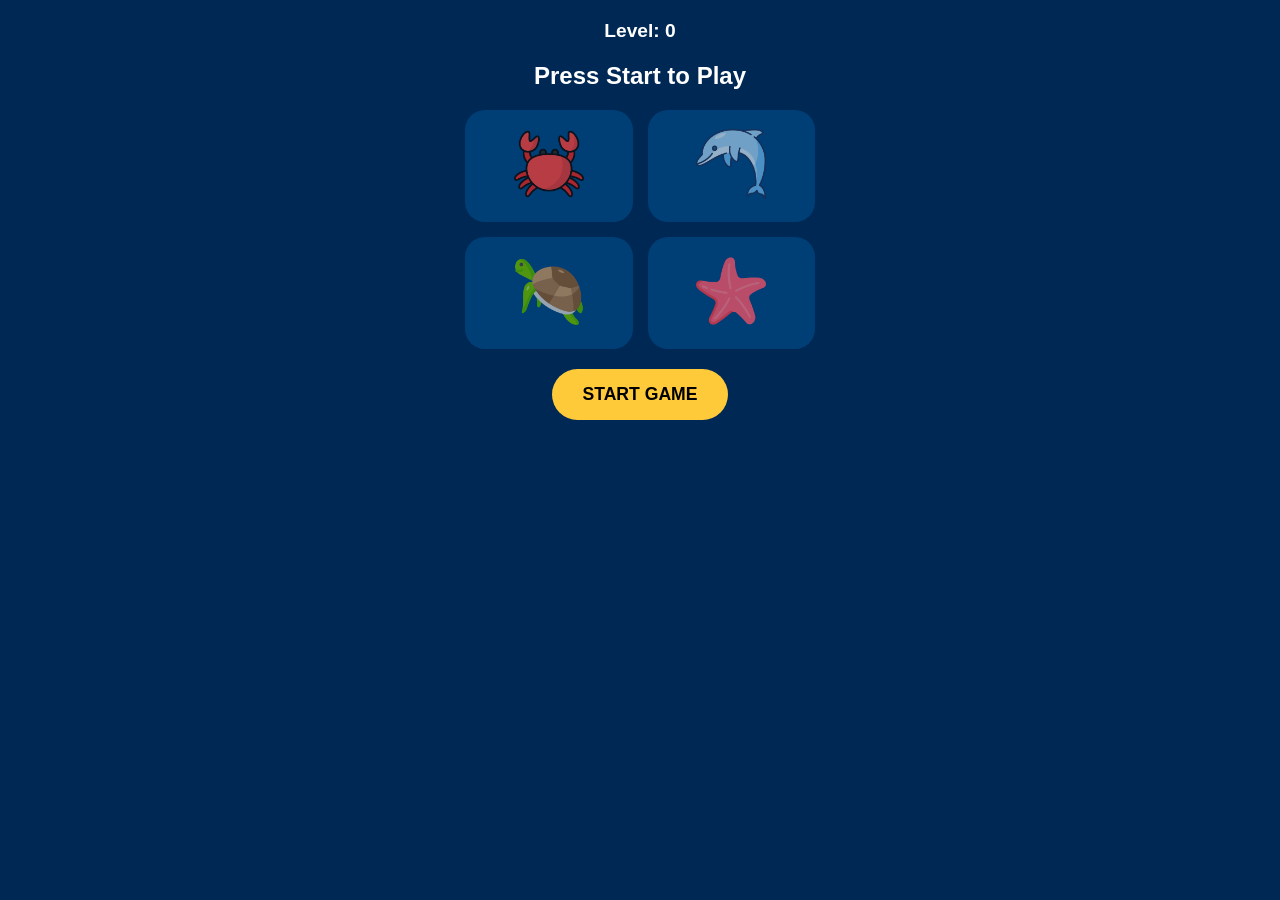
==== index.html @ f35154f9 "Rename seaCreatures.html to index.html" ====
<!DOCTYPE html>
<html lang="en">
<head>
    <meta charset="UTF-8">
    <meta name="viewport" content="width=device-width, initial-scale=1.0">
    <title>Sea Memory Challenge</title>
    <script src="https://telegram.org/js/telegram-web-app.js"></script>
   <style>
    :root {
        --bg-color: #002855;
        --card-color: #004b8d;
        --active-color: #00b4d8;
        --text-color: #ffffff;
    }

    body { 
        font-family: sans-serif; 
        background-color: var(--bg-color); 
        color: var(--text-color); 
        text-align: center; 
        margin: 0; 
        padding: 20px; 
    }

    .score-box { font-size: 1.2rem; margin-bottom: 10px; font-weight: bold; }
    .grid { display: grid; grid-template-columns: 1fr 1fr; gap: 15px; max-width: 350px; margin: 0 auto; }
    
    /* THE CARD BASE */
    .card {
        background-color: var(--card-color);
        border-radius: 20px;
        padding: 15px;
        transition: all 0.15s ease; /* Smooth transition for hover/click */
        border: 4px solid transparent;
        opacity: 0.8; /* Slightly dim by default */
        filter: brightness(0.9);
        cursor: pointer;
    }

    /* HOVER EFFECT (For Desktop testing) */
    .card:hover {
        opacity: 1;
        filter: brightness(1.2);
        transform: translateY(-2px); /* Slight lift */
    }

    /* CLICK EFFECT (The "Clear" look) */
    .card:active {
        opacity: 1;
        filter: brightness(1.5); /* Much brighter when pressed */
        background-color: var(--active-color);
        transform: scale(0.95); /* Slight "push in" effect */
    }

    /* STATE: When the game is showing the sequence */
    .card.playing {
        opacity: 1;
        filter: brightness(1.8);
        background-color: var(--active-color);
        transform: scale(1.1);
        border-color: white;
        box-shadow: 0 0 20px var(--active-color);
    }

    .card img { width: 70px; height: 70px; pointer-events: none; }
    .btn-start { background: #ffca3a; border: none; padding: 15px 30px; border-radius: 50px; font-size: 1.1rem; font-weight: bold; margin-top: 20px; cursor: pointer; }
</style>
</head>
<body>

    <div class="score-box">Level: <span id="level-val">0</span></div>
    <h2 id="status">Press Start to Play</h2>

    <div class="grid">
        <div class="card" id="crab" onclick="handleUserClick('crab')"><img src="icons/crab.png"></div>
        <div class="card" id="dolphin" onclick="handleUserClick('dolphin')"><img src="icons/dolphin.png"></div>
        <div class="card" id="seaturtle" onclick="handleUserClick('seaturtle')"><img src="icons/seaturtle.png"></div>
        <div class="card" id="starfish" onclick="handleUserClick('starfish')"><img src="icons/starfish.png"></div>
    </div>

    <button id="start-btn" class="btn-start" onclick="startGame()">START GAME</button>

    <script>
        const tg = window.Telegram.WebApp;
        tg.expand();

        let gameSequence = [];
        let userSequence = [];
        let level = 0;
        let isPlayingSequence = false;

        const creatures = ['crab', 'dolphin', 'seaturtle', 'starfish'];

        function startGame() {
            gameSequence = [];
            level = 0;
            document.getElementById('start-btn').style.display = 'none';
            nextRound();
        }

        function nextRound() {
            userSequence = [];
            level++;
            document.getElementById('level-val').innerText = level;
            document.getElementById('status').innerText = "Watch...";
            
            // Add a new random creature to the sequence
            const randomCreature = creatures[Math.floor(Math.random() * creatures.length)];
            gameSequence.push(randomCreature);

            playFullSequence();
        }

        async function playFullSequence() {
            isPlayingSequence = true;
            for (let i = 0; i < gameSequence.length; i++) {
                await playSingleSound(gameSequence[i]);
                await new Promise(res => setTimeout(res, 300)); // Gap between sounds
            }
            isPlayingSequence = false;
            document.getElementById('status').innerText = "Your Turn!";
        }

        function playSingleSound(id) {
            return new Promise(res => {
                const card = document.getElementById(id);
                const audio = new Audio(`sounds/${id}.wav`);
                
                card.classList.add('playing');
                audio.play();
                
                audio.onended = () => {
                    card.classList.remove('playing');
                    res();
                };
                // Fallback if sound fails
                setTimeout(() => { card.classList.remove('playing'); res(); }, 800);
            });
        }

        function handleUserClick(id) {
            if (isPlayingSequence) return; // Block clicking while game is "showing" the pattern

            userSequence.push(id);
            const clickAudio = new Audio(`sounds/${id}.wav`);
            clickAudio.play();

            // Check if the click was correct
            const currentIndex = userSequence.length - 1;
            if (userSequence[currentIndex] !== gameSequence[currentIndex]) {
                gameOver();
                return;
            }

            // Check if user finished the whole sequence
            if (userSequence.length === gameSequence.length) {
                document.getElementById('status').innerText = "Perfect! ✨";
                if (tg.HapticFeedback) tg.HapticFeedback.notificationOccurred('success');
                setTimeout(nextRound, 1000);
            }
        }

        function gameOver() {
            document.getElementById('status').innerText = "Game Over! 🐙";
            if (tg.HapticFeedback) tg.HapticFeedback.notificationOccurred('error');
            document.getElementById('start-btn').style.display = 'inline-block';
            document.getElementById('start-btn').innerText = 'TRY AGAIN';
        }
    </script>
</body>
</html>
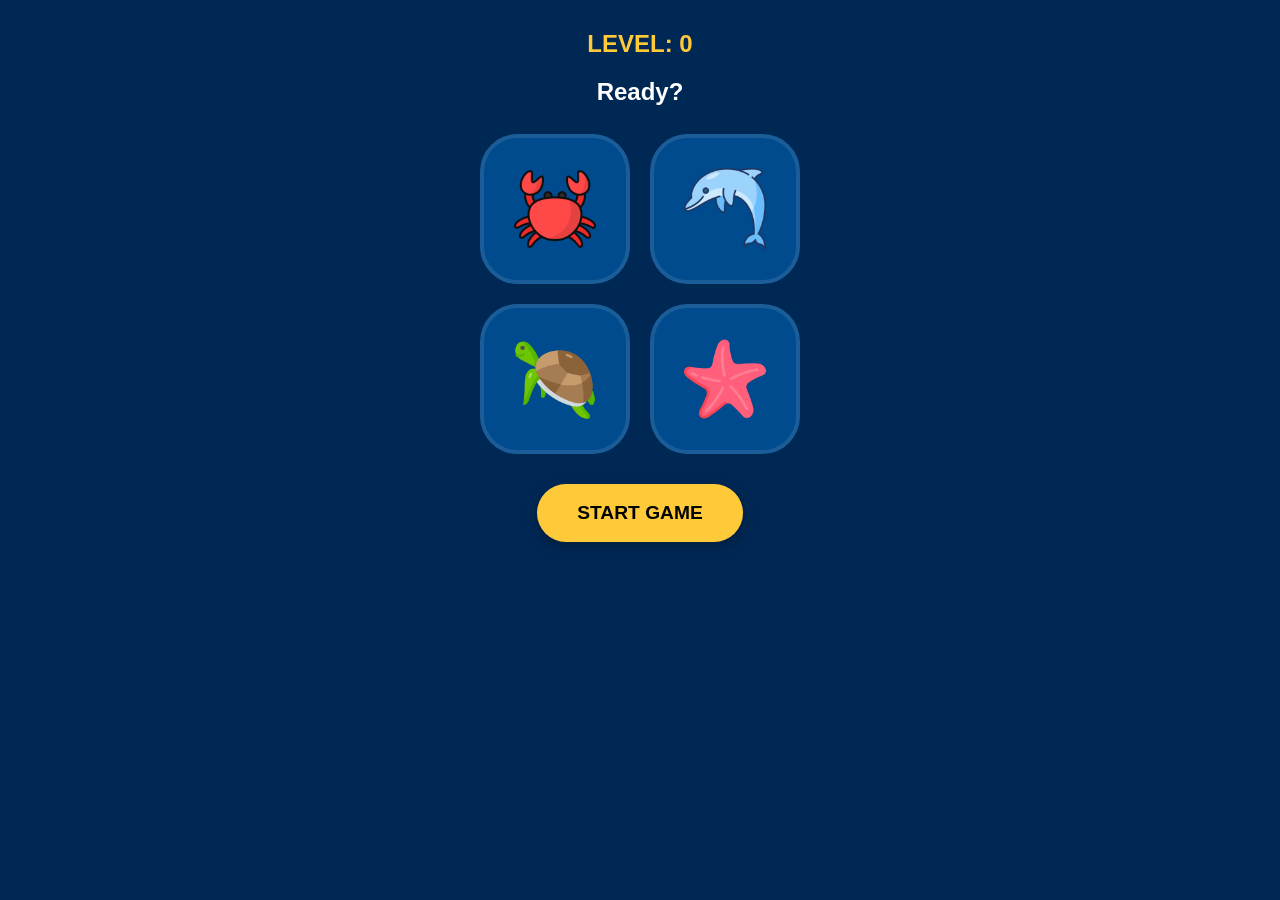
==== commit 30e8ab9e: "Update index.html" ====
--- a/index.html
+++ b/index.html
@@ -2,80 +2,98 @@
 <html lang="en">
 <head>
     <meta charset="UTF-8">
-    <meta name="viewport" content="width=device-width, initial-scale=1.0">
+    <meta name="viewport" content="width=device-width, initial-scale=1.0, maximum-scale=1.0, user-scalable=no">
     <title>Sea Memory Challenge</title>
     <script src="https://telegram.org/js/telegram-web-app.js"></script>
-   <style>
-    :root {
-        --bg-color: #002855;
-        --card-color: #004b8d;
-        --active-color: #00b4d8;
-        --text-color: #ffffff;
-    }
+    <style>
+        :root {
+            --bg-color: #002855;
+            --card-color: #004b8d;
+            --active-color: #00b4d8;
+            --text-color: #ffffff;
+            --accent-color: #ffca3a;
+        }
 
-    body { 
-        font-family: sans-serif; 
-        background-color: var(--bg-color); 
-        color: var(--text-color); 
-        text-align: center; 
-        margin: 0; 
-        padding: 20px; 
-    }
+        body { 
+            font-family: 'Segoe UI', Tahoma, Geneva, Verdana, sans-serif; 
+            background-color: var(--bg-color); 
+            color: var(--text-color); 
+            text-align: center; 
+            margin: 0; 
+            padding: 20px;
+            overflow: hidden;
+            touch-action: manipulation;
+        }
 
-    .score-box { font-size: 1.2rem; margin-bottom: 10px; font-weight: bold; }
-    .grid { display: grid; grid-template-columns: 1fr 1fr; gap: 15px; max-width: 350px; margin: 0 auto; }
-    
-    /* THE CARD BASE */
-    .card {
-        background-color: var(--card-color);
-        border-radius: 20px;
-        padding: 15px;
-        transition: all 0.15s ease; /* Smooth transition for hover/click */
-        border: 4px solid transparent;
-        opacity: 0.8; /* Slightly dim by default */
-        filter: brightness(0.9);
-        cursor: pointer;
-    }
+        .score-box { font-size: 1.5rem; margin-top: 10px; font-weight: bold; color: var(--accent-color); }
+        #status { margin-bottom: 20px; min-height: 1.5em; }
 
-    /* HOVER EFFECT (For Desktop testing) */
-    .card:hover {
-        opacity: 1;
-        filter: brightness(1.2);
-        transform: translateY(-2px); /* Slight lift */
-    }
+        .grid { 
+            display: grid; 
+            grid-template-columns: 1fr 1fr; 
+            gap: 20px; 
+            max-width: 320px; 
+            margin: 0 auto; 
+        }
+        
+        .card {
+            background-color: var(--card-color);
+            border-radius: 25%;
+            padding: 20px;
+            aspect-ratio: 1 / 1;
+            display: flex;
+            align-items: center;
+            justify-content: center;
+            transition: transform 0.1s, filter 0.1s;
+            border: 4px solid rgba(255,255,255,0.1);
+            cursor: pointer;
+            -webkit-tap-highlight-color: transparent;
+        }
 
-    /* CLICK EFFECT (The "Clear" look) */
-    .card:active {
-        opacity: 1;
-        filter: brightness(1.5); /* Much brighter when pressed */
-        background-color: var(--active-color);
-        transform: scale(0.95); /* Slight "push in" effect */
-    }
+        .card img { width: 80%; height: auto; pointer-events: none; }
 
-    /* STATE: When the game is showing the sequence */
-    .card.playing {
-        opacity: 1;
-        filter: brightness(1.8);
-        background-color: var(--active-color);
-        transform: scale(1.1);
-        border-color: white;
-        box-shadow: 0 0 20px var(--active-color);
-    }
+        /* User Press Effect */
+        .card:active {
+            transform: scale(0.9);
+            filter: brightness(1.5);
+        }
 
-    .card img { width: 70px; height: 70px; pointer-events: none; }
-    .btn-start { background: #ffca3a; border: none; padding: 15px 30px; border-radius: 50px; font-size: 1.1rem; font-weight: bold; margin-top: 20px; cursor: pointer; }
-</style>
+        /* Computer Sequence Animation */
+        .card.playing {
+            animation: flash 0.5s ease-in-out;
+            border-color: white;
+            z-index: 10;
+        }
+
+        @keyframes flash {
+            0% { transform: scale(1); filter: brightness(1); }
+            50% { transform: scale(1.1); filter: brightness(2.5); background-color: var(--active-color); }
+            100% { transform: scale(1); filter: brightness(1); }
+        }
+
+        .btn-start { 
+            background: var(--accent-color); 
+            border: none; 
+            padding: 18px 40px; 
+            border-radius: 50px; 
+            font-size: 1.2rem; 
+            font-weight: bold; 
+            margin-top: 30px; 
+            cursor: pointer;
+            box-shadow: 0 4px 15px rgba(0,0,0,0.3);
+        }
+    </style>
 </head>
 <body>
 
-    <div class="score-box">Level: <span id="level-val">0</span></div>
-    <h2 id="status">Press Start to Play</h2>
+    <div class="score-box">LEVEL: <span id="level-val">0</span></div>
+    <h2 id="status">Ready?</h2>
 
     <div class="grid">
-        <div class="card" id="crab" onclick="handleUserClick('crab')"><img src="icons/crab.png"></div>
-        <div class="card" id="dolphin" onclick="handleUserClick('dolphin')"><img src="icons/dolphin.png"></div>
-        <div class="card" id="seaturtle" onclick="handleUserClick('seaturtle')"><img src="icons/seaturtle.png"></div>
-        <div class="card" id="starfish" onclick="handleUserClick('starfish')"><img src="icons/starfish.png"></div>
+        <div class="card" id="crab" onclick="handleUserClick('crab')"><img src="icons/crab.png" alt="Crab"></div>
+        <div class="card" id="dolphin" onclick="handleUserClick('dolphin')"><img src="icons/dolphin.png" alt="Dolphin"></div>
+        <div class="card" id="seaturtle" onclick="handleUserClick('seaturtle')"><img src="icons/seaturtle.png" alt="Turtle"></div>
+        <div class="card" id="starfish" onclick="handleUserClick('starfish')"><img src="icons/starfish.png" alt="Starfish"></div>
     </div>
 
     <button id="start-btn" class="btn-start" onclick="startGame()">START GAME</button>
@@ -89,9 +107,17 @@
         let level = 0;
         let isPlayingSequence = false;
 
-        const creatures = ['crab', 'dolphin', 'seaturtle', 'starfish'];
+        const creatureIds = ['crab', 'dolphin', 'seaturtle', 'starfish'];
+        
+        // Pre-load audio objects to eliminate click latency
+        const sounds = {};
+        creatureIds.forEach(id => {
+            sounds[id] = new Audio(`sounds/${id}.wav`);
+            sounds[id].preload = 'auto';
+        });
 
         function startGame() {
+            if (tg.HapticFeedback) tg.HapticFeedback.impactOccurred('medium');
             gameSequence = [];
             level = 0;
             document.getElementById('start-btn').style.display = 'none';
@@ -104,57 +130,57 @@
             document.getElementById('level-val').innerText = level;
             document.getElementById('status').innerText = "Watch...";
             
-            // Add a new random creature to the sequence
-            const randomCreature = creatures[Math.floor(Math.random() * creatures.length)];
+            const randomCreature = creatureIds[Math.floor(Math.random() * creatureIds.length)];
             gameSequence.push(randomCreature);
 
-            playFullSequence();
+            // Small delay before starting sequence so player can prepare
+            setTimeout(playFullSequence, 800);
         }
 
         async function playFullSequence() {
             isPlayingSequence = true;
-            for (let i = 0; i < gameSequence.length; i++) {
-                await playSingleSound(gameSequence[i]);
-                await new Promise(res => setTimeout(res, 300)); // Gap between sounds
+            for (const id of gameSequence) {
+                await animateAndPlay(id);
+                await new Promise(res => setTimeout(res, 200)); 
             }
             isPlayingSequence = false;
             document.getElementById('status').innerText = "Your Turn!";
         }
 
-        function playSingleSound(id) {
+        function animateAndPlay(id) {
             return new Promise(res => {
                 const card = document.getElementById(id);
-                const audio = new Audio(`sounds/${id}.wav`);
+                const audio = sounds[id];
                 
                 card.classList.add('playing');
-                audio.play();
+                audio.currentTime = 0;
+                audio.play().catch(() => {}); // Catch browser policy blocks
                 
-                audio.onended = () => {
+                setTimeout(() => {
                     card.classList.remove('playing');
                     res();
-                };
-                // Fallback if sound fails
-                setTimeout(() => { card.classList.remove('playing'); res(); }, 800);
+                }, 500);
             });
         }
 
         function handleUserClick(id) {
-            if (isPlayingSequence) return; // Block clicking while game is "showing" the pattern
+            if (isPlayingSequence) return;
+
+            // Instant feedback
+            sounds[id].currentTime = 0;
+            sounds[id].play().catch(() => {});
+            if (tg.HapticFeedback) tg.HapticFeedback.impactOccurred('light');
 
             userSequence.push(id);
-            const clickAudio = new Audio(`sounds/${id}.wav`);
-            clickAudio.play();
+            const checkIdx = userSequence.length - 1;
 
-            // Check if the click was correct
-            const currentIndex = userSequence.length - 1;
-            if (userSequence[currentIndex] !== gameSequence[currentIndex]) {
+            if (userSequence[checkIdx] !== gameSequence[checkIdx]) {
                 gameOver();
                 return;
             }
 
-            // Check if user finished the whole sequence
             if (userSequence.length === gameSequence.length) {
-                document.getElementById('status').innerText = "Perfect! ✨";
+                document.getElementById('status').innerText = "Nice! ✨";
                 if (tg.HapticFeedback) tg.HapticFeedback.notificationOccurred('success');
                 setTimeout(nextRound, 1000);
             }
@@ -163,8 +189,10 @@
         function gameOver() {
             document.getElementById('status').innerText = "Game Over! 🐙";
             if (tg.HapticFeedback) tg.HapticFeedback.notificationOccurred('error');
-            document.getElementById('start-btn').style.display = 'inline-block';
-            document.getElementById('start-btn').innerText = 'TRY AGAIN';
+            
+            const btn = document.getElementById('start-btn');
+            btn.style.display = 'inline-block';
+            btn.innerText = 'TRY AGAIN';
         }
     </script>
 </body>
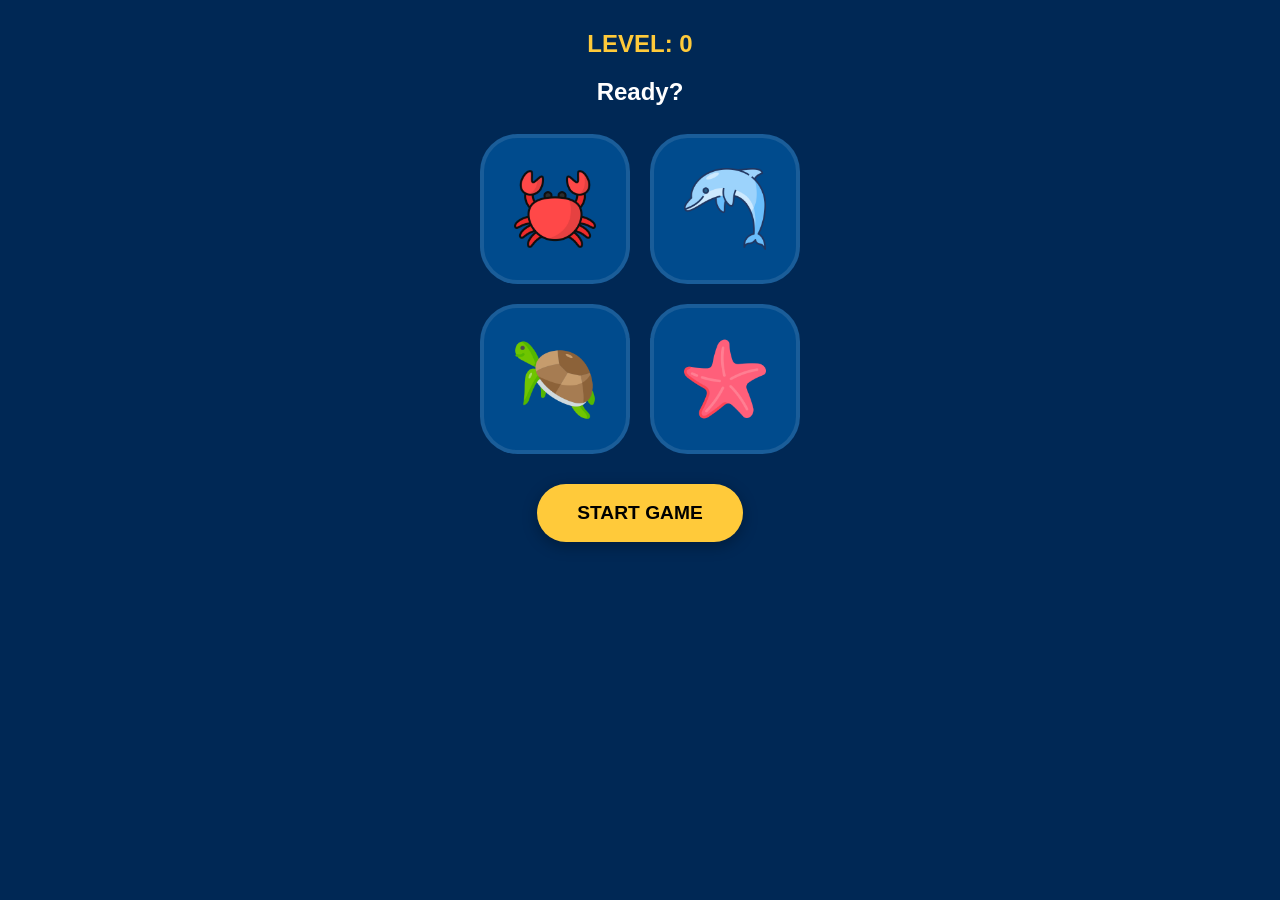
==== commit e46c496c: "Update index.html" ====
--- a/index.html
+++ b/index.html
@@ -163,28 +163,40 @@
             });
         }
 
-        function handleUserClick(id) {
-            if (isPlayingSequence) return;
-
-            // Instant feedback
-            sounds[id].currentTime = 0;
-            sounds[id].play().catch(() => {});
-            if (tg.HapticFeedback) tg.HapticFeedback.impactOccurred('light');
-
-            userSequence.push(id);
-            const checkIdx = userSequence.length - 1;
-
-            if (userSequence[checkIdx] !== gameSequence[checkIdx]) {
-                gameOver();
-                return;
-            }
-
-            if (userSequence.length === gameSequence.length) {
-                document.getElementById('status').innerText = "Nice! ✨";
-                if (tg.HapticFeedback) tg.HapticFeedback.notificationOccurred('success');
-                setTimeout(nextRound, 1000);
-            }
-        }
+function handleUserClick(id) {
+    if (isPlayingSequence) return;
+
+    // 1. Appliquer l'animation visuelle immédiatement
+    const card = document.getElementById(id);
+    card.classList.remove('playing'); // On reset au cas où
+    void card.offsetWidth; // Force le "reflow" pour redéclencher l'animation
+    card.classList.add('playing');
+
+    // 2. Retirer la classe après l'animation (500ms comme dans le CSS)
+    setTimeout(() => {
+        card.classList.remove('playing');
+    }, 500);
+
+    // 3. Son et Haptique
+    sounds[id].currentTime = 0;
+    sounds[id].play().catch(() => {});
+    if (tg.HapticFeedback) tg.HapticFeedback.impactOccurred('light');
+
+    // 4. Logique de jeu
+    userSequence.push(id);
+    const checkIdx = userSequence.length - 1;
+
+    if (userSequence[checkIdx] !== gameSequence[checkIdx]) {
+        gameOver();
+        return;
+    }
+
+    if (userSequence.length === gameSequence.length) {
+        document.getElementById('status').innerText = "Nice! ✨";
+        if (tg.HapticFeedback) tg.HapticFeedback.notificationOccurred('success');
+        setTimeout(nextRound, 1000);
+    }
+}
 
         function gameOver() {
             document.getElementById('status').innerText = "Game Over! 🐙";
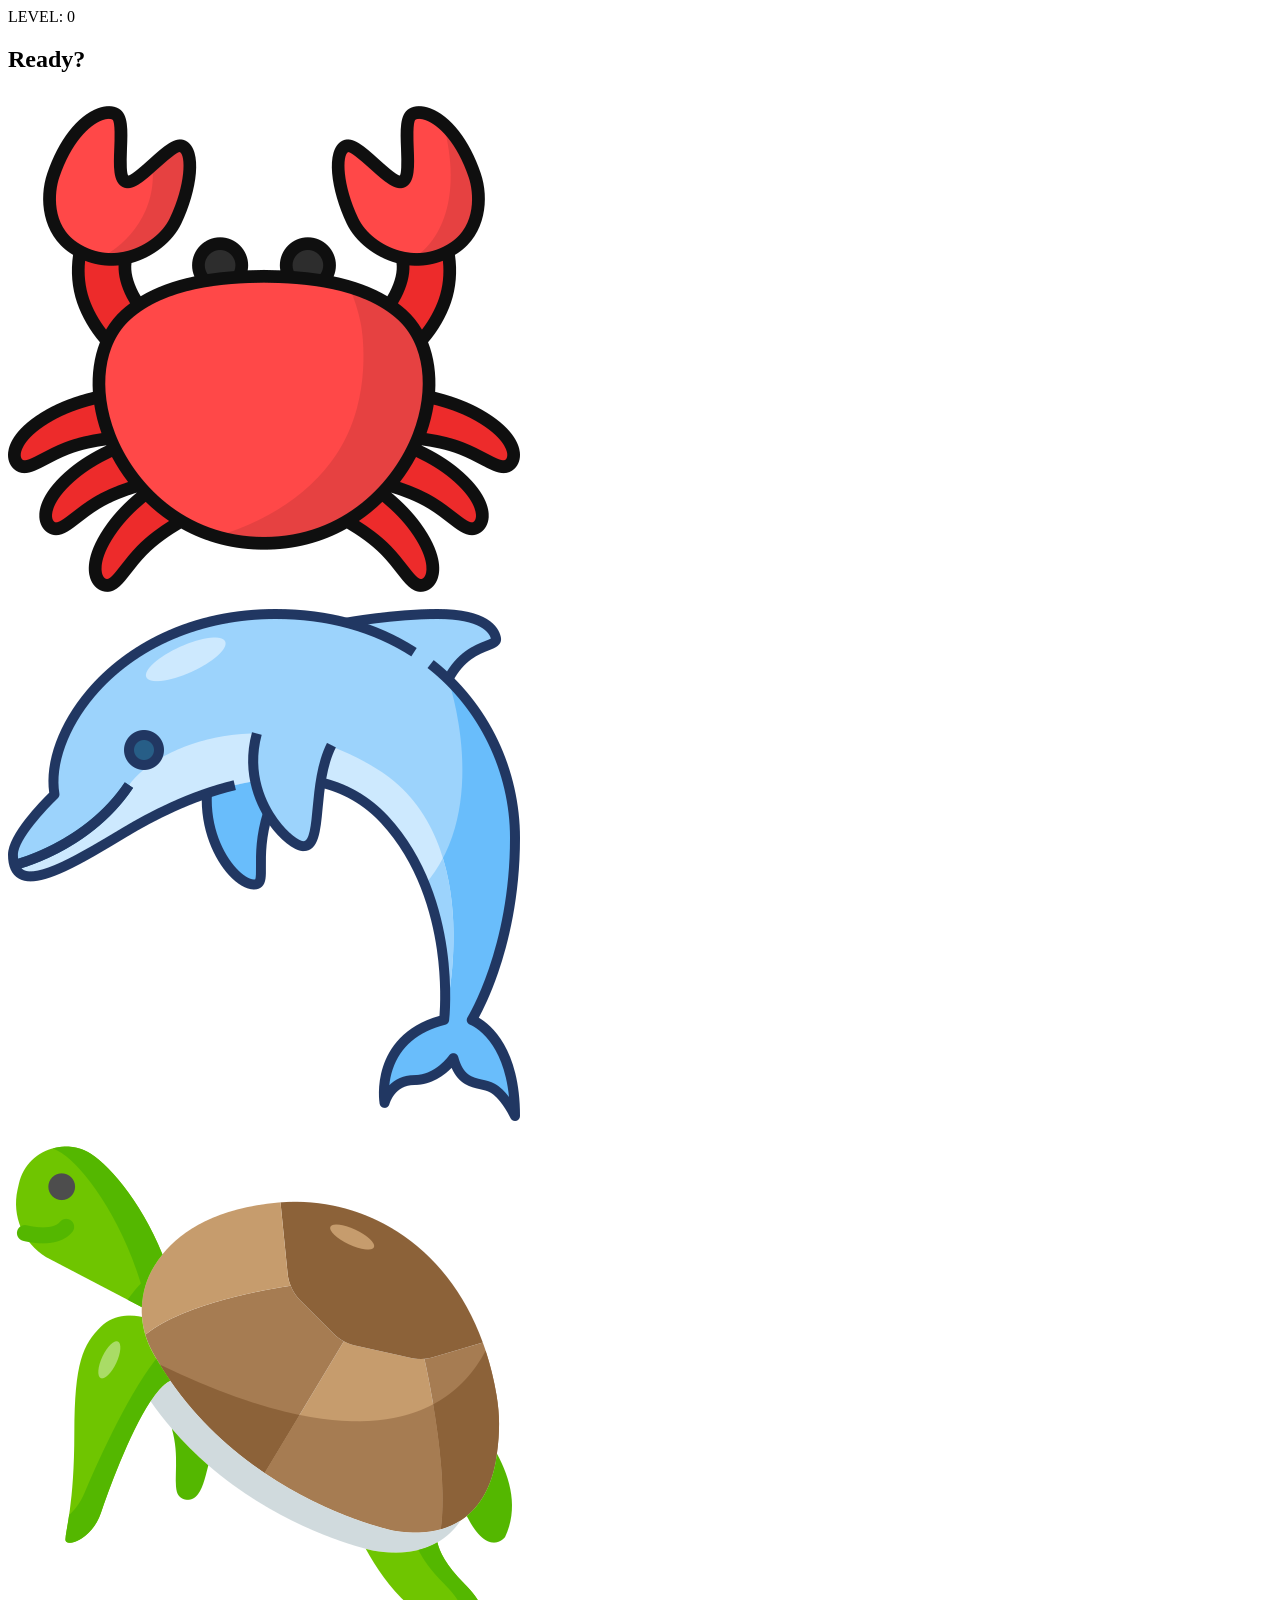
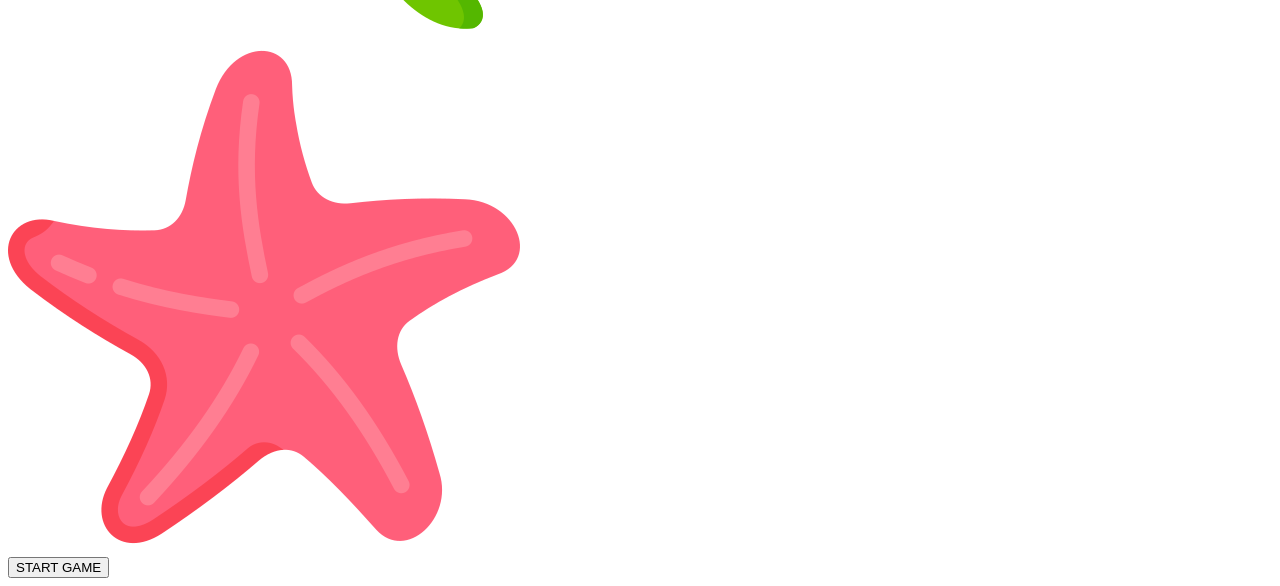
==== commit 56712d2f: "Update index.html" ====
--- a/index.html
+++ b/index.html
@@ -5,84 +5,7 @@
     <meta name="viewport" content="width=device-width, initial-scale=1.0, maximum-scale=1.0, user-scalable=no">
     <title>Sea Memory Challenge</title>
     <script src="https://telegram.org/js/telegram-web-app.js"></script>
-    <style>
-        :root {
-            --bg-color: #002855;
-            --card-color: #004b8d;
-            --active-color: #00b4d8;
-            --text-color: #ffffff;
-            --accent-color: #ffca3a;
-        }
-
-        body { 
-            font-family: 'Segoe UI', Tahoma, Geneva, Verdana, sans-serif; 
-            background-color: var(--bg-color); 
-            color: var(--text-color); 
-            text-align: center; 
-            margin: 0; 
-            padding: 20px;
-            overflow: hidden;
-            touch-action: manipulation;
-        }
-
-        .score-box { font-size: 1.5rem; margin-top: 10px; font-weight: bold; color: var(--accent-color); }
-        #status { margin-bottom: 20px; min-height: 1.5em; }
-
-        .grid { 
-            display: grid; 
-            grid-template-columns: 1fr 1fr; 
-            gap: 20px; 
-            max-width: 320px; 
-            margin: 0 auto; 
-        }
-        
-        .card {
-            background-color: var(--card-color);
-            border-radius: 25%;
-            padding: 20px;
-            aspect-ratio: 1 / 1;
-            display: flex;
-            align-items: center;
-            justify-content: center;
-            transition: transform 0.1s, filter 0.1s;
-            border: 4px solid rgba(255,255,255,0.1);
-            cursor: pointer;
-            -webkit-tap-highlight-color: transparent;
-        }
-
-        .card img { width: 80%; height: auto; pointer-events: none; }
-
-        /* User Press Effect */
-        .card:active {
-            transform: scale(0.9);
-            filter: brightness(1.5);
-        }
-
-        /* Computer Sequence Animation */
-        .card.playing {
-            animation: flash 0.5s ease-in-out;
-            border-color: white;
-            z-index: 10;
-        }
-
-        @keyframes flash {
-            0% { transform: scale(1); filter: brightness(1); }
-            50% { transform: scale(1.1); filter: brightness(2.5); background-color: var(--active-color); }
-            100% { transform: scale(1); filter: brightness(1); }
-        }
-
-        .btn-start { 
-            background: var(--accent-color); 
-            border: none; 
-            padding: 18px 40px; 
-            border-radius: 50px; 
-            font-size: 1.2rem; 
-            font-weight: bold; 
-            margin-top: 30px; 
-            cursor: pointer;
-            box-shadow: 0 4px 15px rgba(0,0,0,0.3);
-        }
-    </style>
+    <link rel="stylesheet" href="style.css">
 </head>
 <body>
 
@@ -98,114 +21,6 @@
 
     <button id="start-btn" class="btn-start" onclick="startGame()">START GAME</button>
 
-    <script>
-        const tg = window.Telegram.WebApp;
-        tg.expand();
-
-        let gameSequence = [];
-        let userSequence = [];
-        let level = 0;
-        let isPlayingSequence = false;
-
-        const creatureIds = ['crab', 'dolphin', 'seaturtle', 'starfish'];
-        
-        // Pre-load audio objects to eliminate click latency
-        const sounds = {};
-        creatureIds.forEach(id => {
-            sounds[id] = new Audio(`sounds/${id}.wav`);
-            sounds[id].preload = 'auto';
-        });
-
-        function startGame() {
-            if (tg.HapticFeedback) tg.HapticFeedback.impactOccurred('medium');
-            gameSequence = [];
-            level = 0;
-            document.getElementById('start-btn').style.display = 'none';
-            nextRound();
-        }
-
-        function nextRound() {
-            userSequence = [];
-            level++;
-            document.getElementById('level-val').innerText = level;
-            document.getElementById('status').innerText = "Watch...";
-            
-            const randomCreature = creatureIds[Math.floor(Math.random() * creatureIds.length)];
-            gameSequence.push(randomCreature);
-
-            // Small delay before starting sequence so player can prepare
-            setTimeout(playFullSequence, 800);
-        }
-
-        async function playFullSequence() {
-            isPlayingSequence = true;
-            for (const id of gameSequence) {
-                await animateAndPlay(id);
-                await new Promise(res => setTimeout(res, 200)); 
-            }
-            isPlayingSequence = false;
-            document.getElementById('status').innerText = "Your Turn!";
-        }
-
-        function animateAndPlay(id) {
-            return new Promise(res => {
-                const card = document.getElementById(id);
-                const audio = sounds[id];
-                
-                card.classList.add('playing');
-                audio.currentTime = 0;
-                audio.play().catch(() => {}); // Catch browser policy blocks
-                
-                setTimeout(() => {
-                    card.classList.remove('playing');
-                    res();
-                }, 500);
-            });
-        }
-
-function handleUserClick(id) {
-    if (isPlayingSequence) return;
-
-    // 1. Appliquer l'animation visuelle immédiatement
-    const card = document.getElementById(id);
-    card.classList.remove('playing'); // On reset au cas où
-    void card.offsetWidth; // Force le "reflow" pour redéclencher l'animation
-    card.classList.add('playing');
-
-    // 2. Retirer la classe après l'animation (500ms comme dans le CSS)
-    setTimeout(() => {
-        card.classList.remove('playing');
-    }, 500);
-
-    // 3. Son et Haptique
-    sounds[id].currentTime = 0;
-    sounds[id].play().catch(() => {});
-    if (tg.HapticFeedback) tg.HapticFeedback.impactOccurred('light');
-
-    // 4. Logique de jeu
-    userSequence.push(id);
-    const checkIdx = userSequence.length - 1;
-
-    if (userSequence[checkIdx] !== gameSequence[checkIdx]) {
-        gameOver();
-        return;
-    }
-
-    if (userSequence.length === gameSequence.length) {
-        document.getElementById('status').innerText = "Nice! ✨";
-        if (tg.HapticFeedback) tg.HapticFeedback.notificationOccurred('success');
-        setTimeout(nextRound, 1000);
-    }
-}
-
-        function gameOver() {
-            document.getElementById('status').innerText = "Game Over! 🐙";
-            if (tg.HapticFeedback) tg.HapticFeedback.notificationOccurred('error');
-            
-            const btn = document.getElementById('start-btn');
-            btn.style.display = 'inline-block';
-            btn.innerText = 'TRY AGAIN';
-        }
-    </script>
+    <script src="script.js"></script>
 </body>
 </html>
